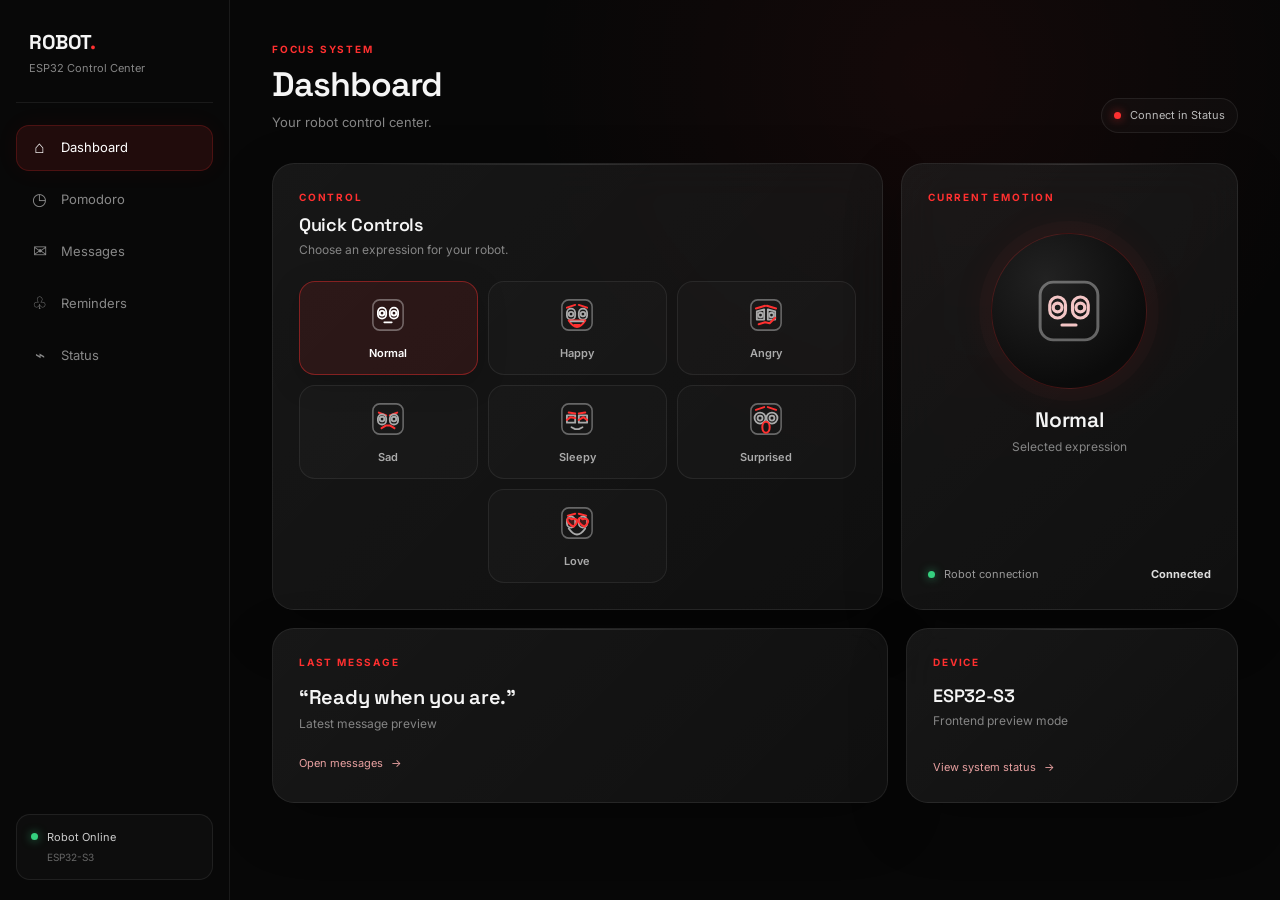
==== index.html @ ede15717 "Add files via upload" ====
<!doctype html>
<html lang="en"><head><meta charset="utf-8"><meta name="viewport" content="width=device-width, initial-scale=1"><meta name="theme-color" content="#070707"><title>Dashboard | ROBOT.</title><link rel="stylesheet" href="style.css"></head>
<body><div id="robotMenu"></div><main class="page-shell"><header class="page-header"><div><p class="eyebrow">FOCUS SYSTEM</p><h1>Dashboard</h1><p class="page-description">Your robot control center.</p></div><div class="connection-pill is-offline" id="dashboardConnection" title="Set the ESP32 address on the Status page"><i class="connection-dot"></i><span>Connect in Status</span></div></header>
<section class="dashboard-grid"><article class="glass-card quick-card"><div class="section-heading"><div><p class="eyebrow">CONTROL</p><h2>Quick Controls</h2><p class="muted">Choose an expression for your robot.</p></div></div><div class="emotion-grid" role="group" aria-label="Robot expressions">
<button class="emotion-button is-selected" data-name="Normal" type="button"><svg class="expression-icon" viewBox="0 0 48 48" aria-hidden="true"><path class="face-outline" d="M15 7.5h18a7.5 7.5 0 0 1 7.5 7.5v18a7.5 7.5 0 0 1-7.5 7.5H15A7.5 7.5 0 0 1 7.5 33V15A7.5 7.5 0 0 1 15 7.5Z"/><rect x="13" y="16" width="9" height="12" rx="4.5"/><rect x="26" y="16" width="9" height="12" rx="4.5"/><circle cx="17.5" cy="22" r="2.5"/><circle cx="30.5" cy="22" r="2.5"/><path d="M20 32h8"/></svg><span>Normal</span></button>
<button class="emotion-button" data-name="Happy" type="button"><svg class="expression-icon" viewBox="0 0 48 48" aria-hidden="true"><path class="face-outline" d="M15 7.5h18a7.5 7.5 0 0 1 7.5 7.5v18a7.5 7.5 0 0 1-7.5 7.5H15A7.5 7.5 0 0 1 7.5 33V15A7.5 7.5 0 0 1 15 7.5Z"/><path class="face-accent" d="m13 16 9-3m4 0 9 3"/><rect x="13" y="17" width="9" height="12" rx="4.5"/><rect x="26" y="17" width="9" height="12" rx="4.5"/><circle cx="17.5" cy="23" r="2.5"/><circle cx="30.5" cy="23" r="2.5"/><path class="face-accent" d="M15 30q9 14 18 0Z"/><path d="M17 31h14"/><path class="face-accent" d="M21 35h6"/></svg><span>Happy</span></button>
<button class="emotion-button" data-name="Angry" type="button"><svg class="expression-icon" viewBox="0 0 48 48" aria-hidden="true"><path class="face-outline" d="M15 7.5h18a7.5 7.5 0 0 1 7.5 7.5v18a7.5 7.5 0 0 1-7.5 7.5H15A7.5 7.5 0 0 1 7.5 33V15A7.5 7.5 0 0 1 15 7.5Z"/><path class="face-accent" d="m13 17 10-3m12 3-10-3"/><path d="M14 20 22 18v11h-8Zm20 0-8-2v11h8Z"/><circle cx="18" cy="24" r="2.5"/><circle cx="30" cy="24" r="2.5"/><path class="face-accent" d="m16 34 7-2 5 1 6-6"/></svg><span>Angry</span></button>
<button class="emotion-button" data-name="Sad" type="button"><svg class="expression-icon" viewBox="0 0 48 48" aria-hidden="true"><path class="face-outline" d="M15 7.5h18a7.5 7.5 0 0 1 7.5 7.5v18a7.5 7.5 0 0 1-7.5 7.5H15A7.5 7.5 0 0 1 7.5 33V15A7.5 7.5 0 0 1 15 7.5Z"/><path class="face-accent" d="m14 17 8 3m12-3-8 3"/><rect x="13" y="19" width="9" height="11" rx="4.5"/><rect x="26" y="19" width="9" height="11" rx="4.5"/><circle cx="17.5" cy="24" r="2.5"/><circle cx="30.5" cy="24" r="2.5"/><path class="face-accent" d="m17 34 5-3h4l5 3"/></svg><span>Sad</span></button>
<button class="emotion-button" data-name="Sleepy" type="button"><svg class="expression-icon" viewBox="0 0 48 48" aria-hidden="true"><path class="face-outline" d="M15 7.5h18a7.5 7.5 0 0 1 7.5 7.5v18a7.5 7.5 0 0 1-7.5 7.5H15A7.5 7.5 0 0 1 7.5 33V15A7.5 7.5 0 0 1 15 7.5Z"/><path d="M13 20h9v8h-9zm13 0h9v8h-9z"/><path class="face-accent" d="m13 25 4-3 5 1m4 2 5-3 4 3M15 17l7 1m4 0 7-1"/><path d="m18 33 4 2h4l4-2"/></svg><span>Sleepy</span></button>
<button class="emotion-button" data-name="Surprised" type="button"><svg class="expression-icon" viewBox="0 0 48 48" aria-hidden="true"><path class="face-outline" d="M15 7.5h18a7.5 7.5 0 0 1 7.5 7.5v18a7.5 7.5 0 0 1-7.5 7.5H15A7.5 7.5 0 0 1 7.5 33V15A7.5 7.5 0 0 1 15 7.5Z"/><path class="face-accent" d="m13 14 9-3m4 0 9 3"/><circle cx="17.5" cy="23" r="6"/><circle cx="30.5" cy="23" r="6"/><circle cx="17.5" cy="23" r="2.7"/><circle cx="30.5" cy="23" r="2.7"/><ellipse class="face-accent" cx="24" cy="33" rx="4" ry="6"/></svg><span>Surprised</span></button>
<button class="emotion-button" data-name="Love" type="button"><svg class="expression-icon expression-love" viewBox="0 0 48 48" aria-hidden="true"><path class="face-outline" d="M15 7.5h18a7.5 7.5 0 0 1 7.5 7.5v18a7.5 7.5 0 0 1-7.5 7.5H15A7.5 7.5 0 0 1 7.5 33V15A7.5 7.5 0 0 1 15 7.5Z"/><path class="face-accent" d="m14 16 8-2m4 0 8 2"/><rect x="13" y="17" width="9" height="12" rx="4.5"/><rect x="26" y="17" width="9" height="12" rx="4.5"/><path class="face-accent" d="M18 20c-4-4-7 1-1 6l3 2 3-3c3-4-1-7-5-5Zm12 0c-4-4-7 1-1 6l3 2 3-3c3-4-1-7-5-5Z"/><path d="M15 30q9 13 18 0"/></svg><span>Love</span></button></div></article>
<article class="glass-card current-card"><p class="eyebrow">CURRENT EMOTION</p><div class="emotion-orb" aria-hidden="true"><span id="robotFace"></span></div><h2 id="currentEmotion">Normal</h2><p class="muted">Selected expression</p><div class="connection-row"><i class="connection-dot"></i><span>Robot connection</span><strong>Connected</strong></div></article></section>
<section class="lower-grid"><article class="glass-card"><p class="eyebrow">LAST MESSAGE</p><h2 class="message-quote" id="lastMessage">“Ready when you are.”</h2><p class="muted">Latest message preview</p><a class="text-link" href="messages.html">Open messages <span aria-hidden="true">→</span></a></article><article class="glass-card status-preview"><p class="eyebrow">DEVICE</p><h2>ESP32-S3</h2><p class="muted">Frontend preview mode</p><a class="text-link" href="status.html">View system status <span aria-hidden="true">→</span></a></article></section></main>
<script>
async function setRobotEmotion(emotion) {
  if (!window.robotControl) throw new Error('Menu API is still loading.');
  return window.robotControl.request('/api/emotion', { emotion });
}
const emotionButtons = document.querySelectorAll('.emotion-button');
const robotFace = document.getElementById('robotFace');
robotFace.replaceChildren(document.querySelector('.emotion-button.is-selected .expression-icon').cloneNode(true));
emotionButtons.forEach(button => button.addEventListener('click', async () => {
  emotionButtons.forEach(item => item.classList.remove('is-selected'));
  button.classList.add('is-selected'); document.getElementById('currentEmotion').textContent = button.dataset.name;
  robotFace.replaceChildren(button.querySelector('.expression-icon').cloneNode(true));
  const connection=document.getElementById('dashboardConnection');
  try { await setRobotEmotion(button.dataset.emotion || button.dataset.name); connection.querySelector('span').textContent='Robot Connected'; connection.title='ESP32 is responding over Wi-Fi.'; connection.classList.remove('is-offline'); }
  catch(error) { connection.querySelector('span').textContent='ESP32 Offline'; connection.title=error.message; connection.classList.add('is-offline'); }
}));
async function loadRobotMenu() {
  try {
    const response = await fetch('menu.html'); if (!response.ok) throw new Error();
    const template = document.createElement('template'); template.innerHTML = await response.text();
    const menuScript = template.content.querySelector('script'); if (menuScript) menuScript.remove();
    document.getElementById('robotMenu').replaceChildren(template.content.cloneNode(true));
    if (menuScript) { const script = document.createElement('script'); script.textContent = menuScript.textContent; document.body.append(script); script.remove(); }
  } catch { document.getElementById('robotMenu').innerHTML = '<p class="menu-error">Navigation could not load. Run this page using VS Code Live Server.</p>'; throw new Error('Menu failed to load'); }
}
loadRobotMenu().then(async () => {
  if (!window.robotControl.isConfigured) return;
  const connection=document.getElementById('dashboardConnection');
  try { await window.robotControl.request('/api/status'); connection.querySelector('span').textContent='Robot Connected'; connection.classList.remove('is-offline'); }
  catch(error) { connection.querySelector('span').textContent='ESP32 Offline'; connection.title=error.message; connection.classList.add('is-offline'); }
}).catch(() => {});
</script></body></html>
---- style.css ----
@import url('https://fonts.googleapis.com/css2?family=Inter:wght@400;500;600;700&family=Space+Grotesk:wght@400;500;600;700&display=swap');
:root{color-scheme:dark;--bg:#070707;--panel:rgba(19,19,19,.58);--panel-strong:rgba(24,24,24,.78);--white:#f5f5f5;--muted:#858585;--dim:#555;--red:#ff3030;--red-soft:rgba(255,48,48,.10);--line:rgba(255,255,255,.075);--sidebar:230px;--radius:22px}
*{box-sizing:border-box}html{min-width:320px;min-height:100%;scroll-behavior:smooth}body{margin:0;min-height:100vh;overflow-x:hidden;background:radial-gradient(600px circle at 73% 8%,rgba(255,48,48,.055),transparent 68%),var(--bg);color:var(--white);font-family:Inter,Arial,sans-serif;font-size:14px;line-height:1.5}body.robot-menu-active{overflow:hidden}button,input,textarea{font:inherit}button{color:inherit}a{color:inherit;text-decoration:none}button:focus-visible,a:focus-visible,input:focus-visible,textarea:focus-visible{outline:2px solid var(--red);outline-offset:3px}::selection{background:rgba(255,48,48,.35);color:white}
.robot-sidebar{position:fixed;inset:0 auto 0 0;z-index:1000;width:var(--sidebar);display:flex;flex-direction:column;padding:27px 16px 20px;background:rgba(10,10,10,.88);backdrop-filter:blur(22px);-webkit-backdrop-filter:blur(22px);border-right:1px solid var(--line)}.robot-logo{display:flex;flex-direction:column;padding:2px 13px 25px;margin-bottom:22px;border-bottom:1px solid var(--line)}.robot-logo-title{font:700 20px 'Space Grotesk',sans-serif;letter-spacing:-.5px}.robot-logo-title span{color:var(--red)}.robot-logo-subtitle{margin-top:5px;color:var(--muted);font-size:11px}.robot-nav{display:flex;flex-direction:column;gap:6px}.robot-nav a{height:46px;display:flex;align-items:center;gap:12px;padding:0 13px;border:1px solid transparent;border-radius:13px;color:#888;font-size:13px;transition:color .2s,background .2s,border-color .2s,transform .2s}.robot-nav a:hover{color:white;background:rgba(255,255,255,.035);border-color:var(--line);transform:translateX(2px)}.robot-nav a.active{color:white;background:var(--red-soft);border-color:rgba(255,48,48,.2);box-shadow:0 0 25px rgba(255,48,48,.05)}.robot-nav-icon{width:19px;text-align:center;font-size:17px}.robot-sidebar-bottom{margin-top:auto;padding:14px;border:1px solid var(--line);border-radius:14px;background:rgba(255,255,255,.025)}.robot-online{display:flex;align-items:center;gap:9px;color:#ccc;font-size:11px}.robot-online-dot,.connection-dot{display:inline-block;width:7px;height:7px;flex:0 0 7px;border-radius:50%;background:#35d07f;box-shadow:0 0 10px rgba(53,208,127,.65)}.robot-device{display:block;margin:5px 0 0 16px;color:#666;font-size:10px}.robot-mobile-menu,.robot-menu-overlay{display:none}.page-shell{width:min(100% - var(--sidebar) - 84px,1160px);margin-left:calc(var(--sidebar) + 42px);padding:42px 0 64px}.page-header{display:flex;align-items:flex-end;justify-content:space-between;gap:24px;margin-bottom:30px}.eyebrow{margin:0 0 8px;color:var(--red);font-size:10px;font-weight:700;letter-spacing:1.8px;text-transform:uppercase}.page-header h1{margin:0;font:600 34px/1.18 'Space Grotesk',sans-serif;letter-spacing:-1px}.page-description{margin:8px 0 0;color:var(--muted);font-size:13px}.connection-pill{display:flex;align-items:center;gap:9px;padding:8px 12px;border:1px solid var(--line);border-radius:30px;background:rgba(255,255,255,.025);color:#bbb;font-size:11px}.glass-card{position:relative;min-width:0;overflow:hidden;border:1px solid var(--line);border-radius:var(--radius);background:linear-gradient(135deg,rgba(255,255,255,.04),rgba(255,255,255,.012)),var(--panel);backdrop-filter:blur(20px);-webkit-backdrop-filter:blur(20px);box-shadow:0 20px 55px rgba(0,0,0,.25)}.glass-card::before{content:"";position:absolute;top:0;left:15%;right:15%;height:1px;background:linear-gradient(90deg,transparent,rgba(255,255,255,.12),transparent);pointer-events:none}.section-heading{display:flex;align-items:center;justify-content:space-between;gap:15px;margin-bottom:22px}.section-heading h2,.glass-card h2{margin:0;font:600 18px 'Space Grotesk',sans-serif;letter-spacing:-.3px}.muted{margin:5px 0 0;color:var(--muted);font-size:12px}.dashboard-grid{display:grid;grid-template-columns:minmax(0,1.45fr) minmax(260px,.8fr);gap:18px}.quick-card,.current-card,.lower-grid>.glass-card{padding:26px}.emotion-grid{display:grid;grid-template-columns:repeat(3,minmax(0,1fr));gap:10px}.emotion-button{min-height:94px;display:flex;flex-direction:column;align-items:center;justify-content:center;gap:8px;border:1px solid rgba(255,255,255,.07);border-radius:16px;background:rgba(255,255,255,.018);color:#aaa;font-size:11px;font-weight:600;transition:transform .2s,border-color .2s,background .2s,color .2s}.emotion-button:hover{transform:translateY(-2px);border-color:rgba(255,48,48,.3);background:rgba(255,48,48,.045);color:white}.emotion-button.is-selected{border-color:rgba(255,48,48,.42);background:rgba(255,48,48,.095);color:white;box-shadow:0 8px 30px rgba(0,0,0,.2)}.emotion-face{font:400 28px 'Space Grotesk',sans-serif;color:#f3c5c5}.current-card{display:flex;flex-direction:column;align-items:center;padding:26px}.current-card>.eyebrow{align-self:flex-start}.emotion-orb{width:156px;height:156px;display:grid;place-items:center;margin:20px auto 17px;border:1px solid rgba(255,48,48,.22);border-radius:50%;background:radial-gradient(circle at 35% 30%,#222,#0b0b0b 72%);box-shadow:0 0 0 12px rgba(255,48,48,.018),0 0 45px rgba(255,48,48,.08);color:#f3c5c5;font:400 62px 'Space Grotesk',sans-serif}.current-card h2{font-size:21px}.connection-row{width:100%;display:flex;align-items:center;gap:9px;margin-top:auto;padding-top:20px;color:#999;font-size:11px}.connection-row strong{margin-left:auto;color:#ddd;font-size:11px}.lower-grid{display:grid;grid-template-columns:1.3fr .7fr;gap:18px;margin-top:18px}.message-quote{margin:14px 0 0!important;font-size:20px!important}.text-link{display:inline-flex;align-items:center;gap:8px;margin-top:22px;color:#e8a0a0;font-size:11px}.text-link:hover{color:white}.status-preview h2{margin-top:14px}.status-preview .text-link{margin-top:29px}
.pomodoro-layout{display:grid;grid-template-columns:minmax(0,1.45fr) minmax(270px,.75fr);align-items:start;gap:18px}.timer-card{min-height:610px;display:flex;flex-direction:column;align-items:center;padding:32px 22px}.mode-switch{display:flex;flex-wrap:wrap;justify-content:center;gap:5px;padding:5px;margin:2px 0 30px;border:1px solid var(--line);border-radius:13px;background:rgba(255,255,255,.025)}.mode-button{padding:9px 14px;border:0;border-radius:9px;background:transparent;color:#999;font-size:11px;cursor:pointer}.mode-button.active{background:var(--red);color:white;box-shadow:0 0 18px rgba(255,48,48,.18)}.timer-ring{width:min(290px,70vw);aspect-ratio:1;display:grid;place-items:center;border:1px solid rgba(255,48,48,.18);border-radius:50%;background:radial-gradient(circle,rgba(255,48,48,.045),transparent 68%);box-shadow:0 0 0 10px rgba(255,48,48,.018),0 0 55px rgba(255,48,48,.06);text-align:center}.timer-ring .eyebrow{margin-bottom:8px}.timer-value{font:500 clamp(48px,7vw,68px)/1 'Space Grotesk',sans-serif;letter-spacing:-3px;font-variant-numeric:tabular-nums}.timer-status{margin:19px 0;color:var(--muted);font-size:12px}.timer-controls{display:flex;gap:10px}.primary-button,.secondary-button,.quiet-button,.delete-button{min-height:42px;padding:0 20px;border:1px solid transparent;border-radius:12px;font-size:12px;font-weight:600;transition:transform .2s,background .2s,border-color .2s}.primary-button{background:var(--red);color:white;box-shadow:0 7px 24px rgba(255,48,48,.14)}.primary-button:hover{transform:translateY(-1px);background:#f21f1f}.secondary-button{border-color:var(--line);background:rgba(255,255,255,.04);color:#ddd}.secondary-button:hover,.quiet-button:hover,.delete-button:hover{border-color:rgba(255,48,48,.32);background:rgba(255,48,48,.07)}.session-progress{width:min(310px,100%);display:flex;justify-content:space-between;align-items:center;margin-top:auto;padding-top:27px;color:#999;font-size:11px}.session-progress strong{color:white}.session-dots{display:flex;gap:7px}.session-dots i{width:7px;height:7px;border-radius:50%;background:#393939}.session-dots i.active{background:var(--red);box-shadow:0 0 9px rgba(255,48,48,.5)}.pomodoro-side{display:grid;gap:18px}.stats-card,.settings-card{padding:23px}.stats-card>.eyebrow,.settings-card>.eyebrow{margin-bottom:18px}.stat-row,.info-row{display:flex;justify-content:space-between;align-items:center;gap:15px;padding:13px 0;border-bottom:1px solid rgba(255,255,255,.055);color:#999;font-size:11px}.stat-row:last-child,.info-row:last-child{border-bottom:0}.stat-row strong,.info-row strong{color:#eee;font-size:11px;text-align:right}.field-label{display:block;margin:14px 0 7px;color:#ccc;font-size:11px;font-weight:500}.field-label span{color:#777;font-weight:400}.settings-card input,.reminder-form input,.composer-card textarea{width:100%;min-height:42px;padding:10px 12px;border:1px solid rgba(255,255,255,.09);border-radius:11px;background:rgba(0,0,0,.24);color:white;font-size:12px}.settings-card input{max-width:100%}.full-button{width:100%;margin-top:18px}.form-note{color:#777;font-size:10px}.settings-card .form-note{display:block;margin-top:10px}.composer-card{padding:25px}.composer-card textarea{display:block;min-height:150px;resize:vertical;line-height:1.6}.composer-card textarea::placeholder,.reminder-form input::placeholder{color:#666}.composer-footer{display:flex;justify-content:space-between;align-items:center;gap:15px;margin-top:14px}.history-section{margin-top:30px}.history-section .section-heading{margin-bottom:15px}.history-section h2{font-size:18px}.quiet-button,.delete-button{min-height:34px;padding:0 12px;border-color:var(--line);background:rgba(255,255,255,.025);color:#aaa;font-size:10px}.message-list,.reminder-list{display:grid;gap:10px}.message-item{display:flex;align-items:flex-start;gap:13px;padding:17px 19px;animation:rise-in .25s ease both}.message-marker{width:8px;height:8px;flex:0 0 8px;margin-top:6px;border-radius:50%;background:#777}.message-item.sent .message-marker{background:var(--red);box-shadow:0 0 8px rgba(255,48,48,.35)}.message-text{margin:0;color:#eee;font-size:12px;overflow-wrap:anywhere}.message-meta{margin-top:6px;color:#777;font-size:10px}.empty-state{display:flex;flex-direction:column;align-items:center;justify-content:center;gap:8px;min-height:150px;padding:25px;color:#777;text-align:center;font-size:11px}.empty-state strong{color:#ddd;font-size:13px}.empty-mark{color:var(--red);font-size:26px}.reminder-form{max-width:720px;padding:25px}.reminder-form form>.primary-button{margin-top:20px}.date-fields{display:grid;grid-template-columns:1fr 1fr;gap:14px}.reminder-item{display:grid;grid-template-columns:auto minmax(0,1fr) auto;align-items:center;gap:14px;padding:16px 18px}.reminder-item h3{margin:0;color:#eee;font:500 13px 'Space Grotesk',sans-serif;overflow-wrap:anywhere}.reminder-datetime{margin:4px 0 0;color:#888;font-size:10px}.complete-button{width:22px;height:22px;border:1px solid #555;border-radius:7px;background:transparent;color:white;cursor:pointer}.complete-button[aria-pressed="true"]{border-color:var(--red);background:var(--red)}.reminder-item.is-complete h3{text-decoration:line-through;color:#777}.reminder-item.is-complete .reminder-datetime{color:#555}.demo-badge,.count-pill{padding:7px 10px;border:1px solid rgba(255,48,48,.2);border-radius:20px;background:rgba(255,48,48,.065);color:#e39a9a;font-size:9px;font-weight:700;letter-spacing:.8px}.count-pill{min-width:29px;text-align:center;letter-spacing:0}.demo-notice{display:flex;align-items:center;gap:12px;margin-bottom:18px;padding:14px 16px;border:1px solid rgba(255,48,48,.16);border-radius:14px;background:rgba(255,48,48,.045);color:#aaa;font-size:11px}.demo-notice p{margin:0}.demo-notice-icon{width:20px;height:20px;display:grid;place-items:center;flex:0 0 20px;border:1px solid rgba(255,48,48,.32);border-radius:50%;color:var(--red);font-size:11px}.status-grid{display:grid;grid-template-columns:repeat(3,minmax(0,1fr));gap:13px}.status-grid>.glass-card{min-height:135px;padding:20px}.status-value{display:block;margin:15px 0 5px;font:600 18px 'Space Grotesk',sans-serif;overflow-wrap:anywhere}.status-grid .muted{font-size:10px}.status-main{display:flex;align-items:center;gap:9px;margin:16px 0 5px}.status-main strong{font:600 19px 'Space Grotesk',sans-serif;color:#80d9a8}.system-info{margin-top:18px;padding:23px}.system-info .section-heading{margin-bottom:9px}.info-list{display:grid;grid-template-columns:1fr 1fr;column-gap:28px}.menu-error{position:fixed;z-index:1200;top:8px;left:50%;max-width:90vw;padding:10px 14px;transform:translateX(-50%);border:1px solid var(--line);border-radius:10px;background:#191919;color:#ddd;font-size:12px}
@keyframes rise-in{from{opacity:0;transform:translateY(5px)}to{opacity:1;transform:translateY(0)}}@media(prefers-reduced-motion:reduce){*,*::before,*::after{scroll-behavior:auto!important;animation-duration:.01ms!important;animation-iteration-count:1!important;transition-duration:.01ms!important}}
@media(max-width:1050px){.page-shell{width:calc(100% - var(--sidebar) - 52px);margin-left:calc(var(--sidebar) + 26px)}.dashboard-grid{grid-template-columns:minmax(0,1.2fr) minmax(245px,.8fr)}.pomodoro-layout{grid-template-columns:minmax(0,1.2fr) minmax(250px,.8fr)}.timer-card{min-height:570px}.status-grid{grid-template-columns:repeat(2,minmax(0,1fr))}}
@media(max-width:900px){.robot-mobile-menu{position:fixed;top:14px;left:14px;z-index:1101;width:44px;height:44px;display:flex;align-items:center;justify-content:center;border:1px solid var(--line);border-radius:13px;background:rgba(18,18,18,.9);backdrop-filter:blur(14px);color:white;font-size:19px;cursor:pointer}.robot-menu-overlay.robot-open{position:fixed;inset:0;z-index:999;display:block;background:rgba(0,0,0,.65);backdrop-filter:blur(4px)}.robot-sidebar{width:min(280px,84vw);transform:translateX(-105%);transition:transform .28s ease;box-shadow:20px 0 50px rgba(0,0,0,.45)}.robot-sidebar.robot-open{transform:translateX(0)}.page-shell{width:auto;margin:0;padding:76px 18px 40px}.page-header{align-items:flex-start;margin-bottom:22px}.page-header h1{font-size:29px}.page-description{font-size:12px}.connection-pill{margin-top:4px;padding:7px 9px;font-size:0}.connection-pill .connection-dot{font-size:initial}.dashboard-grid,.lower-grid,.pomodoro-layout{grid-template-columns:1fr}.quick-card,.current-card,.lower-grid>.glass-card{padding:20px}.emotion-grid{grid-template-columns:repeat(3,minmax(0,1fr));gap:8px}.emotion-button{min-height:82px}.current-card{min-height:320px}.current-card>.eyebrow{align-self:flex-start}.emotion-orb{width:132px;height:132px;margin:14px auto}.connection-row{margin-top:17px}.lower-grid{gap:12px;margin-top:12px}.pomodoro-layout{gap:13px}.timer-card{min-height:540px;padding:22px 15px}.mode-switch{margin-bottom:25px}.mode-button{padding:9px 10px;font-size:10px}.timer-ring{width:min(270px,74vw)}.pomodoro-side{grid-template-columns:1fr 1fr;align-items:start;gap:12px}.stats-card,.settings-card{padding:17px}.settings-card .field-label{font-size:10px}.settings-card input{min-height:39px}.composer-card,.reminder-form{padding:19px}.composer-footer{align-items:flex-end}.composer-footer .form-note{max-width:50%;line-height:1.5}.status-grid{grid-template-columns:repeat(2,minmax(0,1fr));gap:10px}.status-grid>.glass-card{min-height:125px;padding:16px}.status-value{font-size:16px}.system-info{padding:19px}.info-list{grid-template-columns:1fr}.info-row{font-size:11px}.info-row strong{max-width:58%;overflow-wrap:anywhere}.demo-badge{margin-top:3px;font-size:8px}}
@media(max-width:480px){.page-shell{padding-right:14px;padding-left:14px}.page-header{gap:10px}.page-header h1{font-size:26px}.page-description{max-width:250px}.dashboard-grid{gap:12px}.emotion-button{min-height:76px}.pomodoro-side{grid-template-columns:1fr}.timer-card{min-height:510px}.timer-value{font-size:54px}.date-fields{grid-template-columns:1fr;gap:0}.composer-footer{align-items:stretch;flex-direction:column}.composer-footer .form-note{max-width:none}.composer-footer .primary-button{align-self:flex-end}.reminder-item{gap:10px;padding:14px}.delete-button{padding:0 9px}.status-grid>.glass-card{min-height:118px;padding:14px}.status-grid .eyebrow{font-size:8px;letter-spacing:1px}.status-value{font-size:14px}.demo-notice{align-items:flex-start}.demo-notice-icon{margin-top:1px}}

/* Phone and tablet ergonomics */
@media(max-width:900px){
  html,body{max-width:100%;overflow-x:clip}
  .robot-sidebar{height:100vh;height:100dvh;overflow-y:auto;padding-bottom:calc(20px + env(safe-area-inset-bottom))}
  .robot-mobile-menu{top:calc(12px + env(safe-area-inset-top));left:calc(12px + env(safe-area-inset-left));width:48px;height:48px;touch-action:manipulation}
  .page-shell{padding-top:calc(74px + env(safe-area-inset-top));padding-right:max(18px,env(safe-area-inset-right));padding-left:max(18px,env(safe-area-inset-left));padding-bottom:calc(40px + env(safe-area-inset-bottom))}
  .primary-button,.secondary-button,.mode-button,.quiet-button,.delete-button{min-height:44px;touch-action:manipulation}
  .complete-button{width:44px;height:44px;touch-action:manipulation}
  .reminder-item{grid-template-columns:44px minmax(0,1fr) auto}
  .reminder-list{gap:12px}
}
@media(max-width:480px){
  .page-shell{padding-right:max(14px,env(safe-area-inset-right));padding-left:max(14px,env(safe-area-inset-left))}
  .page-header{gap:8px}
  .page-header h1{overflow-wrap:anywhere}
  .page-description{max-width:100%;line-height:1.55}
  .section-heading{gap:10px}
  .emotion-grid{gap:8px}
  .emotion-button{min-height:80px}
  .timer-card{padding-right:12px;padding-left:12px}
  .mode-switch{max-width:100%;margin-bottom:24px}
  .mode-button{padding-right:9px;padding-left:9px}
  .timer-ring{width:min(260px,78vw)}
  .composer-card textarea{min-height:132px}
  .message-item{padding:15px}
  .reminder-item{gap:9px;padding:12px}
  .delete-button{padding-right:10px;padding-left:10px}
  .status-grid{gap:9px}
  .status-grid>.glass-card{min-width:0;padding:12px}
  .status-value{font-size:clamp(12px,4vw,14px)}
  .info-row{align-items:flex-start;gap:10px}
  .info-row strong{max-width:60%;overflow-wrap:anywhere}
}

/* Consistent vector faces for robot expressions */
.emotion-button .expression-icon{width:44px;height:44px;overflow:visible}
.emotion-button:last-child:nth-child(3n + 1){grid-column:2}
.expression-icon{fill:none;stroke:currentColor;stroke-width:2;stroke-linecap:round;stroke-linejoin:round}
.expression-icon .face-outline{stroke:rgba(245,245,245,.36);stroke-width:1.7}
.expression-icon .face-accent{stroke:var(--red);stroke-width:2.2}
.expression-love .face-accent{fill:rgba(255,48,48,.18)}
.emotion-orb #robotFace{width:84px;height:84px;display:grid;place-items:center}
.emotion-orb #robotFace .expression-icon{width:84px;height:84px;stroke-width:1.8}
@media(max-width:480px){.emotion-button .expression-icon{width:42px;height:42px}.emotion-orb #robotFace,.emotion-orb #robotFace .expression-icon{width:76px;height:76px}}
.api-connect-card{padding:22px;margin-bottom:18px}.api-connect-card h2{font-size:17px}.api-connect-card form{margin-top:12px}.api-connect-card .field-label{margin-top:10px}.api-connect-row{display:grid;grid-template-columns:minmax(0,1fr) auto;gap:10px}.api-connect-row input{min-width:0;min-height:44px;padding:10px 12px;border:1px solid rgba(255,255,255,.09);border-radius:11px;background:rgba(0,0,0,.24);color:white;font-size:13px}.api-connect-row .primary-button{min-width:100px}.api-connect-card .form-note{margin-top:9px}.error-text{color:#ff7777!important}.connection-pill.is-offline .connection-dot{background:var(--red);box-shadow:0 0 10px rgba(255,48,48,.65)}@media(max-width:480px){.api-connect-card{padding:17px}.api-connect-row{grid-template-columns:minmax(0,1fr) auto;gap:7px}.api-connect-row .primary-button{min-width:78px;padding:0 12px}.api-connect-row input{font-size:12px}}
.device-status #deviceDot{background:var(--red);box-shadow:0 0 10px rgba(255,48,48,.5)}
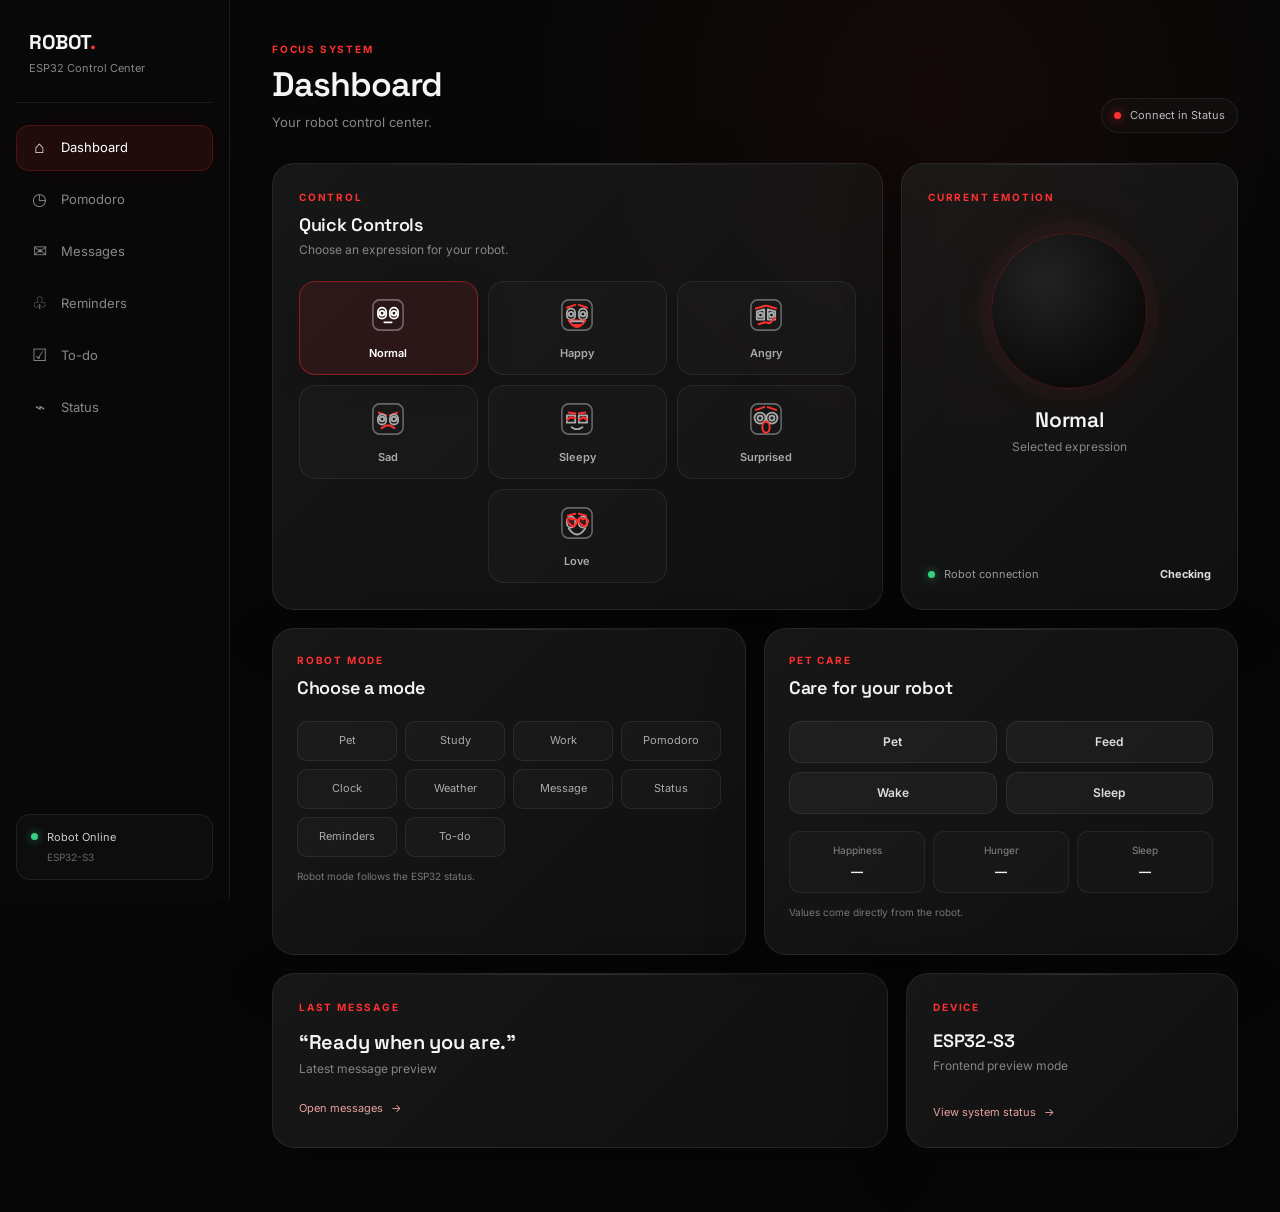
==== commit 69b3366a: "Add files via upload" ====
--- a/index.html
+++ b/index.html
@@ -2,30 +2,73 @@
 <html lang="en"><head><meta charset="utf-8"><meta name="viewport" content="width=device-width, initial-scale=1"><meta name="theme-color" content="#070707"><title>Dashboard | ROBOT.</title><link rel="stylesheet" href="style.css"></head>
 <body><div id="robotMenu"></div><main class="page-shell"><header class="page-header"><div><p class="eyebrow">FOCUS SYSTEM</p><h1>Dashboard</h1><p class="page-description">Your robot control center.</p></div><div class="connection-pill is-offline" id="dashboardConnection" title="Set the ESP32 address on the Status page"><i class="connection-dot"></i><span>Connect in Status</span></div></header>
 <section class="dashboard-grid"><article class="glass-card quick-card"><div class="section-heading"><div><p class="eyebrow">CONTROL</p><h2>Quick Controls</h2><p class="muted">Choose an expression for your robot.</p></div></div><div class="emotion-grid" role="group" aria-label="Robot expressions">
-<button class="emotion-button is-selected" data-name="Normal" type="button"><svg class="expression-icon" viewBox="0 0 48 48" aria-hidden="true"><path class="face-outline" d="M15 7.5h18a7.5 7.5 0 0 1 7.5 7.5v18a7.5 7.5 0 0 1-7.5 7.5H15A7.5 7.5 0 0 1 7.5 33V15A7.5 7.5 0 0 1 15 7.5Z"/><rect x="13" y="16" width="9" height="12" rx="4.5"/><rect x="26" y="16" width="9" height="12" rx="4.5"/><circle cx="17.5" cy="22" r="2.5"/><circle cx="30.5" cy="22" r="2.5"/><path d="M20 32h8"/></svg><span>Normal</span></button>
-<button class="emotion-button" data-name="Happy" type="button"><svg class="expression-icon" viewBox="0 0 48 48" aria-hidden="true"><path class="face-outline" d="M15 7.5h18a7.5 7.5 0 0 1 7.5 7.5v18a7.5 7.5 0 0 1-7.5 7.5H15A7.5 7.5 0 0 1 7.5 33V15A7.5 7.5 0 0 1 15 7.5Z"/><path class="face-accent" d="m13 16 9-3m4 0 9 3"/><rect x="13" y="17" width="9" height="12" rx="4.5"/><rect x="26" y="17" width="9" height="12" rx="4.5"/><circle cx="17.5" cy="23" r="2.5"/><circle cx="30.5" cy="23" r="2.5"/><path class="face-accent" d="M15 30q9 14 18 0Z"/><path d="M17 31h14"/><path class="face-accent" d="M21 35h6"/></svg><span>Happy</span></button>
-<button class="emotion-button" data-name="Angry" type="button"><svg class="expression-icon" viewBox="0 0 48 48" aria-hidden="true"><path class="face-outline" d="M15 7.5h18a7.5 7.5 0 0 1 7.5 7.5v18a7.5 7.5 0 0 1-7.5 7.5H15A7.5 7.5 0 0 1 7.5 33V15A7.5 7.5 0 0 1 15 7.5Z"/><path class="face-accent" d="m13 17 10-3m12 3-10-3"/><path d="M14 20 22 18v11h-8Zm20 0-8-2v11h8Z"/><circle cx="18" cy="24" r="2.5"/><circle cx="30" cy="24" r="2.5"/><path class="face-accent" d="m16 34 7-2 5 1 6-6"/></svg><span>Angry</span></button>
-<button class="emotion-button" data-name="Sad" type="button"><svg class="expression-icon" viewBox="0 0 48 48" aria-hidden="true"><path class="face-outline" d="M15 7.5h18a7.5 7.5 0 0 1 7.5 7.5v18a7.5 7.5 0 0 1-7.5 7.5H15A7.5 7.5 0 0 1 7.5 33V15A7.5 7.5 0 0 1 15 7.5Z"/><path class="face-accent" d="m14 17 8 3m12-3-8 3"/><rect x="13" y="19" width="9" height="11" rx="4.5"/><rect x="26" y="19" width="9" height="11" rx="4.5"/><circle cx="17.5" cy="24" r="2.5"/><circle cx="30.5" cy="24" r="2.5"/><path class="face-accent" d="m17 34 5-3h4l5 3"/></svg><span>Sad</span></button>
-<button class="emotion-button" data-name="Sleepy" type="button"><svg class="expression-icon" viewBox="0 0 48 48" aria-hidden="true"><path class="face-outline" d="M15 7.5h18a7.5 7.5 0 0 1 7.5 7.5v18a7.5 7.5 0 0 1-7.5 7.5H15A7.5 7.5 0 0 1 7.5 33V15A7.5 7.5 0 0 1 15 7.5Z"/><path d="M13 20h9v8h-9zm13 0h9v8h-9z"/><path class="face-accent" d="m13 25 4-3 5 1m4 2 5-3 4 3M15 17l7 1m4 0 7-1"/><path d="m18 33 4 2h4l4-2"/></svg><span>Sleepy</span></button>
-<button class="emotion-button" data-name="Surprised" type="button"><svg class="expression-icon" viewBox="0 0 48 48" aria-hidden="true"><path class="face-outline" d="M15 7.5h18a7.5 7.5 0 0 1 7.5 7.5v18a7.5 7.5 0 0 1-7.5 7.5H15A7.5 7.5 0 0 1 7.5 33V15A7.5 7.5 0 0 1 15 7.5Z"/><path class="face-accent" d="m13 14 9-3m4 0 9 3"/><circle cx="17.5" cy="23" r="6"/><circle cx="30.5" cy="23" r="6"/><circle cx="17.5" cy="23" r="2.7"/><circle cx="30.5" cy="23" r="2.7"/><ellipse class="face-accent" cx="24" cy="33" rx="4" ry="6"/></svg><span>Surprised</span></button>
-<button class="emotion-button" data-name="Love" type="button"><svg class="expression-icon expression-love" viewBox="0 0 48 48" aria-hidden="true"><path class="face-outline" d="M15 7.5h18a7.5 7.5 0 0 1 7.5 7.5v18a7.5 7.5 0 0 1-7.5 7.5H15A7.5 7.5 0 0 1 7.5 33V15A7.5 7.5 0 0 1 15 7.5Z"/><path class="face-accent" d="m14 16 8-2m4 0 8 2"/><rect x="13" y="17" width="9" height="12" rx="4.5"/><rect x="26" y="17" width="9" height="12" rx="4.5"/><path class="face-accent" d="M18 20c-4-4-7 1-1 6l3 2 3-3c3-4-1-7-5-5Zm12 0c-4-4-7 1-1 6l3 2 3-3c3-4-1-7-5-5Z"/><path d="M15 30q9 13 18 0"/></svg><span>Love</span></button></div></article>
-<article class="glass-card current-card"><p class="eyebrow">CURRENT EMOTION</p><div class="emotion-orb" aria-hidden="true"><span id="robotFace"></span></div><h2 id="currentEmotion">Normal</h2><p class="muted">Selected expression</p><div class="connection-row"><i class="connection-dot"></i><span>Robot connection</span><strong>Connected</strong></div></article></section>
+<button class="emotion-button is-selected" data-name="Normal" data-expression="0" type="button"><svg class="expression-icon" viewBox="0 0 48 48" aria-hidden="true"><path class="face-outline" d="M15 7.5h18a7.5 7.5 0 0 1 7.5 7.5v18a7.5 7.5 0 0 1-7.5 7.5H15A7.5 7.5 0 0 1 7.5 33V15A7.5 7.5 0 0 1 15 7.5Z"/><rect x="13" y="16" width="9" height="12" rx="4.5"/><rect x="26" y="16" width="9" height="12" rx="4.5"/><circle cx="17.5" cy="22" r="2.5"/><circle cx="30.5" cy="22" r="2.5"/><path d="M20 32h8"/></svg><span>Normal</span></button>
+<button class="emotion-button" data-name="Happy" data-expression="1" type="button"><svg class="expression-icon" viewBox="0 0 48 48" aria-hidden="true"><path class="face-outline" d="M15 7.5h18a7.5 7.5 0 0 1 7.5 7.5v18a7.5 7.5 0 0 1-7.5 7.5H15A7.5 7.5 0 0 1 7.5 33V15A7.5 7.5 0 0 1 15 7.5Z"/><path class="face-accent" d="m13 16 9-3m4 0 9 3"/><rect x="13" y="17" width="9" height="12" rx="4.5"/><rect x="26" y="17" width="9" height="12" rx="4.5"/><circle cx="17.5" cy="23" r="2.5"/><circle cx="30.5" cy="23" r="2.5"/><path class="face-accent" d="M15 30q9 14 18 0Z"/><path d="M17 31h14"/><path class="face-accent" d="M21 35h6"/></svg><span>Happy</span></button>
+<button class="emotion-button" data-name="Angry" data-expression="4" type="button"><svg class="expression-icon" viewBox="0 0 48 48" aria-hidden="true"><path class="face-outline" d="M15 7.5h18a7.5 7.5 0 0 1 7.5 7.5v18a7.5 7.5 0 0 1-7.5 7.5H15A7.5 7.5 0 0 1 7.5 33V15A7.5 7.5 0 0 1 15 7.5Z"/><path class="face-accent" d="m13 17 10-3m12 3-10-3"/><path d="M14 20 22 18v11h-8Zm20 0-8-2v11h8Z"/><circle cx="18" cy="24" r="2.5"/><circle cx="30" cy="24" r="2.5"/><path class="face-accent" d="m16 34 7-2 5 1 6-6"/></svg><span>Angry</span></button>
+<button class="emotion-button" data-name="Sad" data-expression="3" type="button"><svg class="expression-icon" viewBox="0 0 48 48" aria-hidden="true"><path class="face-outline" d="M15 7.5h18a7.5 7.5 0 0 1 7.5 7.5v18a7.5 7.5 0 0 1-7.5 7.5H15A7.5 7.5 0 0 1 7.5 33V15A7.5 7.5 0 0 1 15 7.5Z"/><path class="face-accent" d="m14 17 8 3m12-3-8 3"/><rect x="13" y="19" width="9" height="11" rx="4.5"/><rect x="26" y="19" width="9" height="11" rx="4.5"/><circle cx="17.5" cy="24" r="2.5"/><circle cx="30.5" cy="24" r="2.5"/><path class="face-accent" d="m17 34 5-3h4l5 3"/></svg><span>Sad</span></button>
+<button class="emotion-button" data-name="Sleepy" data-expression="6" type="button"><svg class="expression-icon" viewBox="0 0 48 48" aria-hidden="true"><path class="face-outline" d="M15 7.5h18a7.5 7.5 0 0 1 7.5 7.5v18a7.5 7.5 0 0 1-7.5 7.5H15A7.5 7.5 0 0 1 7.5 33V15A7.5 7.5 0 0 1 15 7.5Z"/><path d="M13 20h9v8h-9zm13 0h9v8h-9z"/><path class="face-accent" d="m13 25 4-3 5 1m4 2 5-3 4 3M15 17l7 1m4 0 7-1"/><path d="m18 33 4 2h4l4-2"/></svg><span>Sleepy</span></button>
+<button class="emotion-button" data-name="Surprised" data-expression="5" type="button"><svg class="expression-icon" viewBox="0 0 48 48" aria-hidden="true"><path class="face-outline" d="M15 7.5h18a7.5 7.5 0 0 1 7.5 7.5v18a7.5 7.5 0 0 1-7.5 7.5H15A7.5 7.5 0 0 1 7.5 33V15A7.5 7.5 0 0 1 15 7.5Z"/><path class="face-accent" d="m13 14 9-3m4 0 9 3"/><circle cx="17.5" cy="23" r="6"/><circle cx="30.5" cy="23" r="6"/><circle cx="17.5" cy="23" r="2.7"/><circle cx="30.5" cy="23" r="2.7"/><ellipse class="face-accent" cx="24" cy="33" rx="4" ry="6"/></svg><span>Surprised</span></button>
+<button class="emotion-button" data-name="Love" data-expression="2" type="button"><svg class="expression-icon expression-love" viewBox="0 0 48 48" aria-hidden="true"><path class="face-outline" d="M15 7.5h18a7.5 7.5 0 0 1 7.5 7.5v18a7.5 7.5 0 0 1-7.5 7.5H15A7.5 7.5 0 0 1 7.5 33V15A7.5 7.5 0 0 1 15 7.5Z"/><path class="face-accent" d="m14 16 8-2m4 0 8 2"/><rect x="13" y="17" width="9" height="12" rx="4.5"/><rect x="26" y="17" width="9" height="12" rx="4.5"/><path class="face-accent" d="M18 20c-4-4-7 1-1 6l3 2 3-3c3-4-1-7-5-5Zm12 0c-4-4-7 1-1 6l3 2 3-3c3-4-1-7-5-5Z"/><path d="M15 30q9 13 18 0"/></svg><span>Love</span></button></div></article>
+<article class="glass-card current-card"><p class="eyebrow">CURRENT EMOTION</p><div class="emotion-orb" aria-hidden="true"><span id="robotFace"></span></div><h2 id="currentEmotion">Normal</h2><p class="muted">Selected expression</p><div class="connection-row"><i class="connection-dot"></i><span>Robot connection</span><strong id="dashboardConnectionState">Checking</strong></div></article></section>
+<section class="robot-controls-grid"><article class="glass-card robot-control-card"><div class="section-heading"><div><p class="eyebrow">ROBOT MODE</p><h2>Choose a mode</h2></div></div><div class="mode-grid" id="robotModeControls" role="group" aria-label="Robot modes"><button class="mode-button" data-mode="pet" type="button">Pet</button><button class="mode-button" data-mode="study" type="button">Study</button><button class="mode-button" data-mode="work" type="button">Work</button><button class="mode-button" data-mode="pomodoro" type="button">Pomodoro</button><button class="mode-button" data-mode="clock" type="button">Clock</button><button class="mode-button" data-mode="weather" type="button">Weather</button><button class="mode-button" data-mode="message" type="button">Message</button><button class="mode-button" data-mode="status" type="button">Status</button><button class="mode-button" data-mode="reminders" type="button">Reminders</button><button class="mode-button" data-mode="todo" type="button">To-do</button></div><p class="form-note" id="modeFeedback" aria-live="polite">Robot mode follows the ESP32 status.</p></article><article class="glass-card robot-control-card"><div class="section-heading"><div><p class="eyebrow">PET CARE</p><h2>Care for your robot</h2></div></div><div class="pet-actions" role="group" aria-label="Pet controls"><button class="secondary-button" data-pet-action="pet" type="button">Pet</button><button class="secondary-button" data-pet-action="feed" type="button">Feed</button><button class="secondary-button" data-pet-action="wake" type="button">Wake</button><button class="secondary-button" data-pet-action="sleep" type="button">Sleep</button></div><div class="pet-stats"><span>Happiness <strong id="dashboardHappiness">—</strong></span><span>Hunger <strong id="dashboardHunger">—</strong></span><span>Sleep <strong id="dashboardSleep">—</strong></span></div><p class="form-note" id="petFeedback" aria-live="polite">Values come directly from the robot.</p></article></section>
 <section class="lower-grid"><article class="glass-card"><p class="eyebrow">LAST MESSAGE</p><h2 class="message-quote" id="lastMessage">“Ready when you are.”</h2><p class="muted">Latest message preview</p><a class="text-link" href="messages.html">Open messages <span aria-hidden="true">→</span></a></article><article class="glass-card status-preview"><p class="eyebrow">DEVICE</p><h2>ESP32-S3</h2><p class="muted">Frontend preview mode</p><a class="text-link" href="status.html">View system status <span aria-hidden="true">→</span></a></article></section></main>
 <script>
-async function setRobotEmotion(emotion) {
-  if (!window.robotControl) throw new Error('Menu API is still loading.');
-  return window.robotControl.request('/api/emotion', { emotion });
-}
+const expressionNames = ['Normal', 'Happy', 'Love', 'Sad', 'Angry', 'Surprised', 'Sleepy'];
+const robotModeNames = ['Pet', 'Study', 'Work', 'Pomodoro', 'Clock', 'Weather', 'Message', 'Status', 'Night', 'Reminders', 'To-do'];
 const emotionButtons = document.querySelectorAll('.emotion-button');
 const robotFace = document.getElementById('robotFace');
-robotFace.replaceChildren(document.querySelector('.emotion-button.is-selected .expression-icon').cloneNode(true));
-emotionButtons.forEach(button => button.addEventListener('click', async () => {
-  emotionButtons.forEach(item => item.classList.remove('is-selected'));
-  button.classList.add('is-selected'); document.getElementById('currentEmotion').textContent = button.dataset.name;
-  robotFace.replaceChildren(button.querySelector('.expression-icon').cloneNode(true));
-  const connection=document.getElementById('dashboardConnection');
-  try { await setRobotEmotion(button.dataset.emotion || button.dataset.name); connection.querySelector('span').textContent='Robot Connected'; connection.title='ESP32 is responding over Wi-Fi.'; connection.classList.remove('is-offline'); }
-  catch(error) { connection.querySelector('span').textContent='ESP32 Offline'; connection.title=error.message; connection.classList.add('is-offline'); }
+
+function syncDashboard(state) {
+  if (!state) return;
+  const online = state._online !== false && state.wifi !== false;
+  const connection = document.getElementById('dashboardConnection');
+  const connectionState = document.getElementById('dashboardConnectionState');
+  connection.querySelector('span').textContent = online ? 'Robot Connected' : 'Robot Offline';
+  connectionState.textContent = online ? 'Online' : 'Offline';
+  connection.title = online ? 'Live state from the ESP32.' : 'No recent state from the ESP32.';
+  connection.classList.toggle('is-offline', !online);
+
+  const expression = Number(state.expression);
+  const selected = document.querySelector(`.emotion-button[data-expression="${expression}"]`);
+  if (selected) {
+    emotionButtons.forEach(button => button.classList.toggle('is-selected', button === selected));
+    document.getElementById('currentEmotion').textContent = expressionNames[expression];
+    robotFace.replaceChildren(selected.querySelector('.expression-icon').cloneNode(true));
+  }
+
+  const modeName = robotModeNames[Number(state.mode)] || 'Unknown';
+  document.querySelectorAll('#robotModeControls [data-mode]').forEach(button => {
+    button.classList.toggle('active', modeName !== 'Night' && button.dataset.mode === modeName.toLowerCase());
+  });
+  document.getElementById('dashboardHappiness').textContent = Number.isFinite(Number(state.happiness)) ? `${state.happiness}%` : '—';
+  document.getElementById('dashboardHunger').textContent = Number.isFinite(Number(state.hunger)) ? `${state.hunger}%` : '—';
+  document.getElementById('dashboardSleep').textContent = state.sleeping ? 'Sleeping' : 'Awake';
+  document.querySelector('.status-preview .muted').textContent = `Current mode: ${modeName}`;
+}
+
+async function sendAndSync(path, payload, feedbackId) {
+  const feedback = feedbackId ? document.getElementById(feedbackId) : null;
+  try {
+    await window.robotControl.request(path, payload);
+    if (feedback) { feedback.textContent = 'Command sent. Syncing with robot…'; feedback.classList.remove('error-text'); }
+    await window.robotControl.request('/api/status', undefined, { force: true });
+  } catch (error) {
+    if (feedback) { feedback.textContent = error.message; feedback.classList.add('error-text'); }
+    const connection = document.getElementById('dashboardConnection');
+    connection.querySelector('span').textContent = 'Robot Offline';
+    connection.title = error.message;
+    connection.classList.add('is-offline');
+  }
+}
+
+emotionButtons.forEach(button => button.addEventListener('click', () => {
+  sendAndSync('/api/emotion', { expression: Number(button.dataset.expression) });
+}));
+document.querySelectorAll('#robotModeControls [data-mode]').forEach(button => button.addEventListener('click', () => {
+  sendAndSync('/api/mode', { mode: button.dataset.mode }, 'modeFeedback');
+}));
+document.querySelectorAll('[data-pet-action]').forEach(button => button.addEventListener('click', () => {
+  sendAndSync('/api/pet', { action: button.dataset.petAction }, 'petFeedback');
 }));
 async function loadRobotMenu() {
   try {
@@ -38,8 +81,8 @@
 }
 loadRobotMenu().then(async () => {
   if (!window.robotControl.isConfigured) return;
-  const connection=document.getElementById('dashboardConnection');
-  try { await window.robotControl.request('/api/status'); connection.querySelector('span').textContent='Robot Connected'; connection.classList.remove('is-offline'); }
-  catch(error) { connection.querySelector('span').textContent='ESP32 Offline'; connection.title=error.message; connection.classList.add('is-offline'); }
+  window.robotControl.onStatus(syncDashboard);
+  try { syncDashboard(await window.robotControl.request('/api/status', undefined, { force: true })); }
+  catch(error) { const connection=document.getElementById('dashboardConnection'); connection.querySelector('span').textContent='Robot Offline'; connection.title=error.message; connection.classList.add('is-offline'); }
 }).catch(() => {});
 </script></body></html>
--- a/style.css
+++ b/style.css
@@ -54,3 +54,8 @@
 @media(max-width:480px){.emotion-button .expression-icon{width:42px;height:42px}.emotion-orb #robotFace,.emotion-orb #robotFace .expression-icon{width:76px;height:76px}}
 .api-connect-card{padding:22px;margin-bottom:18px}.api-connect-card h2{font-size:17px}.api-connect-card form{margin-top:12px}.api-connect-card .field-label{margin-top:10px}.api-connect-row{display:grid;grid-template-columns:minmax(0,1fr) auto;gap:10px}.api-connect-row input{min-width:0;min-height:44px;padding:10px 12px;border:1px solid rgba(255,255,255,.09);border-radius:11px;background:rgba(0,0,0,.24);color:white;font-size:13px}.api-connect-row .primary-button{min-width:100px}.api-connect-card .form-note{margin-top:9px}.error-text{color:#ff7777!important}.connection-pill.is-offline .connection-dot{background:var(--red);box-shadow:0 0 10px rgba(255,48,48,.65)}@media(max-width:480px){.api-connect-card{padding:17px}.api-connect-row{grid-template-columns:minmax(0,1fr) auto;gap:7px}.api-connect-row .primary-button{min-width:78px;padding:0 12px}.api-connect-row input{font-size:12px}}
 .device-status #deviceDot{background:var(--red);box-shadow:0 0 10px rgba(255,48,48,.5)}
+/* Firmware-backed dashboard controls */
+.robot-controls-grid{display:grid;grid-template-columns:repeat(2,minmax(0,1fr));gap:18px;margin-top:18px}.robot-control-card{min-width:0;padding:24px}.mode-grid{display:grid;grid-template-columns:repeat(4,minmax(0,1fr));gap:8px}.mode-grid .mode-button{min-height:40px;padding:8px 10px;border:1px solid var(--line);border-radius:10px;background:rgba(255,255,255,.025);color:#aaa}.mode-grid .mode-button:hover{border-color:rgba(255,48,48,.32);color:white}.mode-grid .mode-button.active{border-color:var(--red);background:var(--red);color:white}.pet-actions{display:grid;grid-template-columns:repeat(2,minmax(0,1fr));gap:9px}.pet-stats{display:grid;grid-template-columns:repeat(3,minmax(0,1fr));gap:8px;margin-top:17px}.pet-stats span{padding:11px 8px;border:1px solid rgba(255,255,255,.06);border-radius:11px;background:rgba(255,255,255,.02);color:#888;text-align:center;font-size:10px}.pet-stats strong{display:block;margin-top:5px;color:#eee;font-size:12px}.robot-control-card .form-note{display:block;margin-top:12px}.status-grid{grid-template-columns:repeat(4,minmax(0,1fr))}
+@media(max-width:1050px){.status-grid{grid-template-columns:repeat(3,minmax(0,1fr))}}
+@media(max-width:900px){.robot-controls-grid{grid-template-columns:1fr;gap:12px;margin-top:12px}.robot-control-card{padding:20px}.mode-grid{grid-template-columns:repeat(4,minmax(0,1fr))}.status-grid{grid-template-columns:repeat(2,minmax(0,1fr))}}
+@media(max-width:480px){.robot-control-card{padding:17px}.mode-grid{grid-template-columns:repeat(2,minmax(0,1fr))}.pet-stats{gap:6px}.pet-stats span{font-size:9px;padding:9px 5px}.status-grid{grid-template-columns:repeat(2,minmax(0,1fr))}}
